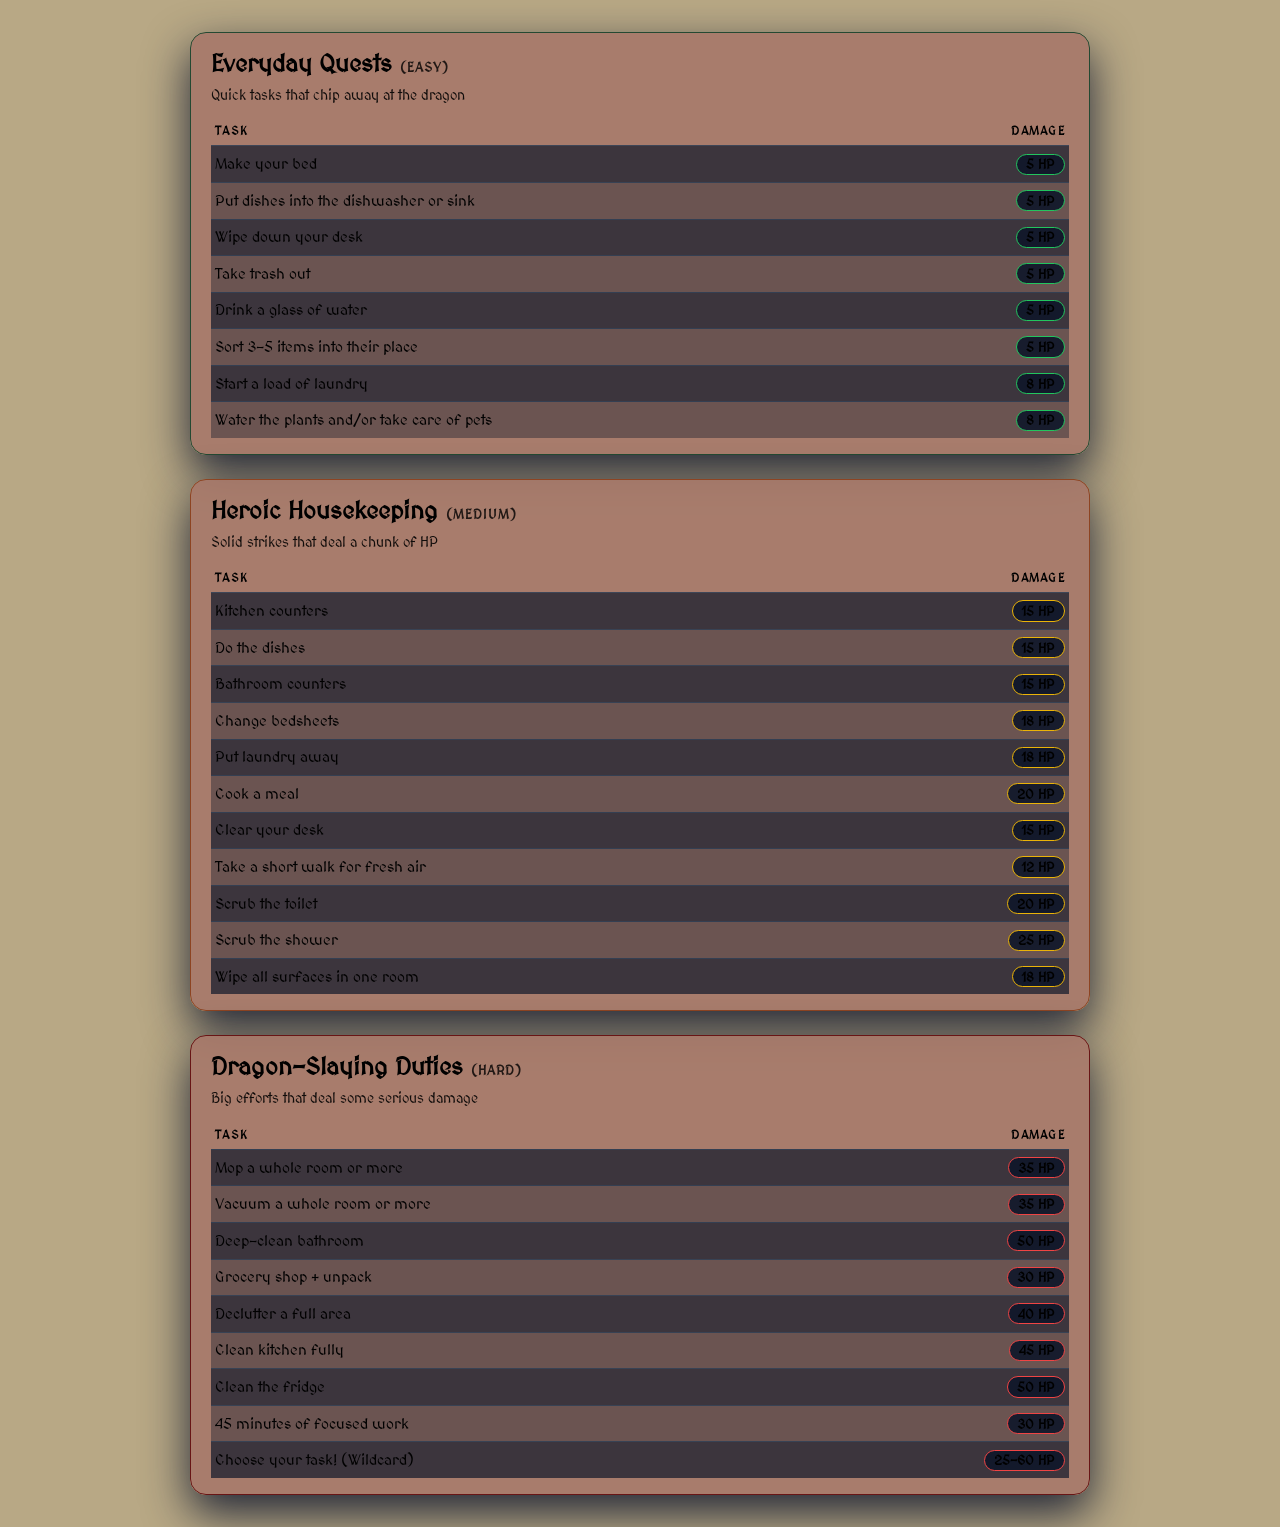
==== Website.html @ 1ce416aa "tables" ====
<!DOCTYPE html>
<html>
<head>
    <meta charset="UTF-8" />
    <title>Slay the Dragon!</title>

    <style>
        @import url('https://fonts.googleapis.com/css2?family=MedievalSharp&display=swap');

body {
    margin: 0;
    padding: 2rem;
    justify-content: center;
    display: flex;
    background-color: #b8a885; /* fallback beige color */
    background-image: url('https://www.transparenttextures.com/patterns/paper-fibers.png');
    background-repeat: repeat;
    background-size: auto;
    font-family: 'MedievalSharp', cursive;
}
#comingsoon {
    font-size: 2.5rem;
    color: #3b2f2f;
    text-shadow: 2px 2px 6px rgba(0,0,0,0.3);
    text-align: center;
}
.task-tables {
    width: 100%;
    max-width: 900px;
    display: grid;
    gap: 1.5rem;
}
.task-table {
    border-radius: 1rem;
    padding: 1rem 1.25rem;
    background: rgba(167, 120, 106, 0.9);
    border: 1px solid rgba(148,163,184,0.4);
    box-shadow: 0 18px 45px rgba(15, 23, 45, 0.9);
}
.task-table.easy {
    border-color: #244932;
}
.task-table.medium {
    border-color: #8d4422;
}
.task-table.hard {
    border-color: #681515;
}
.task-table h2 {
    display: flex;
    align-items: baseline;
    gap: 0.5rem;
    font-size: 1.5rem;
    margin: 0 0 0.5rem;
}
.task-table h2 span.label {
    font-weight: 600;
}
.task-table h2 span.tag {
    font-size: 0.8rem;
    opacity: 0.8;
    text-transform: uppercase;
    letter-spacing: 0.06rem;
}
.task-table p.subtitle {
    margin: 0 0 0.75rem;
    font-size: 0.9rem;
    color: #000000;
    opacity: 0.9;
}
table {
    width: 100%;
    border-collapse: collapse;
    font-size: 0.95rem;
}
thead {
    text-transform: uppercase;
    font-size: 0.75rem;
    letter-spacing: 0.08rem;
    color: #000000;
}
th,td {
    padding: 0.45rem 0.25rem;
}
th:first-child, td:first-child {
    text-align: left;
}
th:last-child, td:last-child {
    text-align: right;
    width: 70px;
    white-space: nowrap;
}
tbody tr {
    border-top: 1px solid rgba(51, 65, 85, 0.9);
}
tbody tr:nth-child(odd) {
    background: rgba(15, 23, 42, 0.7);
}
tbody tr:nth-child(even) {
    background: rgba(15, 23, 42, 0.4);
}
tbody tr:hover {
    background: rgba(30, 64, 175, 0.5);
}
.damage-pill {
    display: inline-flex;
    align-items: center;
    justify-content: flex-end;
    gap: 0.25rem;
    padding: 0.1rem 0.6rem;
    border-radius: 999px;
    font-size: 0.8rem;
    background: rgba(15, 23, 42, 0.9);
    border: 1px solid rgba(148, 163, 184, 0.6);
}
.damage-pill span.value {
    font-weight: 600;
}
.damage-pill.easy {
    border-color: #22c55e;
}
.damage-pill.medium {
    border-color: #eab308;
}
.damage-pill.hard {
    border-color: #ef4444;
}
@media (max-width: 640px) {
body {
    padding: 1rem;
}
.task-table {
    padding: 0.75rem 0.9rem;
}
th, td {
    padding: 0.35rem 0.1rem;
}
}

    </style>
</head>
<body>
<main class="task-tables">
    <section class="task-table easy" id="table-easy">
        <h2>
            <span class="label">Everyday Quests</span>
            <span class="tag">(Easy)</span>
        </h2>
        <p class="subtitle">Quick tasks that chip away at the dragon</p>
        <table>
            <thead>
                <tr>
                    <th>Task</th>
                    <th>Damage</th>
                </tr>
            </thead>
            <tbody></tbody>
        </table>
    </section>

    <section class="task-table medium" id="table-medium">
        <h2>
            <span class="label">Heroic Housekeeping</span>
            <span class="tag">(Medium)</span>
        </h2>
        <p class="subtitle">Solid strikes that deal a chunk of HP</p>
        <table>
            <thead>
                <tr>
                    <th>Task</th>
                    <th>Damage</th>
                </tr>
            </thead>
            <tbody></tbody>
        </table>
    </section>

        <section class="task-table hard" id="table-hard">
        <h2>
            <span class="label">Dragon-Slaying Duties</span>
            <span class="tag">(Hard)</span>
        </h2>
        <p class="subtitle">Big efforts that deal some serious damage</p>
        <table>
            <thead>
                <tr>
                    <th>Task</th>
                    <th>Damage</th>
                </tr>
            </thead>
            <tbody></tbody>
        </table>
    </section>
</main>

 <script>
    // Task data in one place so it is easy to tweak later
    const taskData = {
      easy: [
        { task: "Make your bed", dmg: "5 HP" },
        { task: "Put dishes into the dishwasher or sink", dmg: "5 HP" },
        { task: "Wipe down your desk", dmg: "5 HP" },
        { task: "Take trash out", dmg: "5 HP" },
        { task: "Drink a glass of water", dmg: "5 HP" },
        { task: "Sort 3–5 items into their place", dmg: "5 HP" },
        { task: "Start a load of laundry", dmg: "8 HP" },
        { task: "Water the plants and/or take care of pets", dmg: "8 HP" }
      ],
      medium: [
        { task: "Kitchen counters", dmg: "15 HP" },
        { task: "Do the dishes", dmg: "15 HP" },
        { task: "Bathroom counters", dmg: "15 HP" },
        { task: "Change bedsheets", dmg: "18 HP" },
        { task: "Put laundry away", dmg: "18 HP" },
        { task: "Cook a meal", dmg: "20 HP" },
        { task: "Clear your desk", dmg: "15 HP" },
        { task: "Take a short walk for fresh air", dmg: "12 HP" },
        { task: "Scrub the toilet", dmg: "20 HP" },
        { task: "Scrub the shower", dmg: "25 HP" },
        { task: "Wipe all surfaces in one room", dmg: "18 HP" }
      ],
      hard: [
        { task: "Mop a whole room or more", dmg: "35 HP" },
        { task: "Vacuum a whole room or more", dmg: "35 HP" },
        { task: "Deep-clean bathroom", dmg: "50 HP" },
        { task: "Grocery shop + unpack", dmg: "30 HP" },
        { task: "Declutter a full area", dmg: "40 HP" },
        { task: "Clean kitchen fully", dmg: "45 HP" },
        { task: "Clean the fridge", dmg: "50 HP" },
        { task: "45 minutes of focused work", dmg: "30 HP" },
        { task: "Choose your task! (Wildcard)", dmg: "25–60 HP" }
      ]
    };

    function renderTable(sectionId, difficultyKey) {
      const section = document.getElementById(sectionId);
      const tbody = section.querySelector("tbody");
      const rows = taskData[difficultyKey]
        .map(item => {
          return `
          <tr>
            <td>${item.task}</td>
            <td>
              <span class="damage-pill ${difficultyKey}">
                <span class="value">${item.dmg}</span>
              </span>
            </td>
          </tr>
        `;
        })
        .join("");
      tbody.innerHTML = rows;
    }

    renderTable("table-easy", "easy");
    renderTable("table-medium", "medium");
    renderTable("table-hard", "hard");
  </script>
    
</body>
</html>
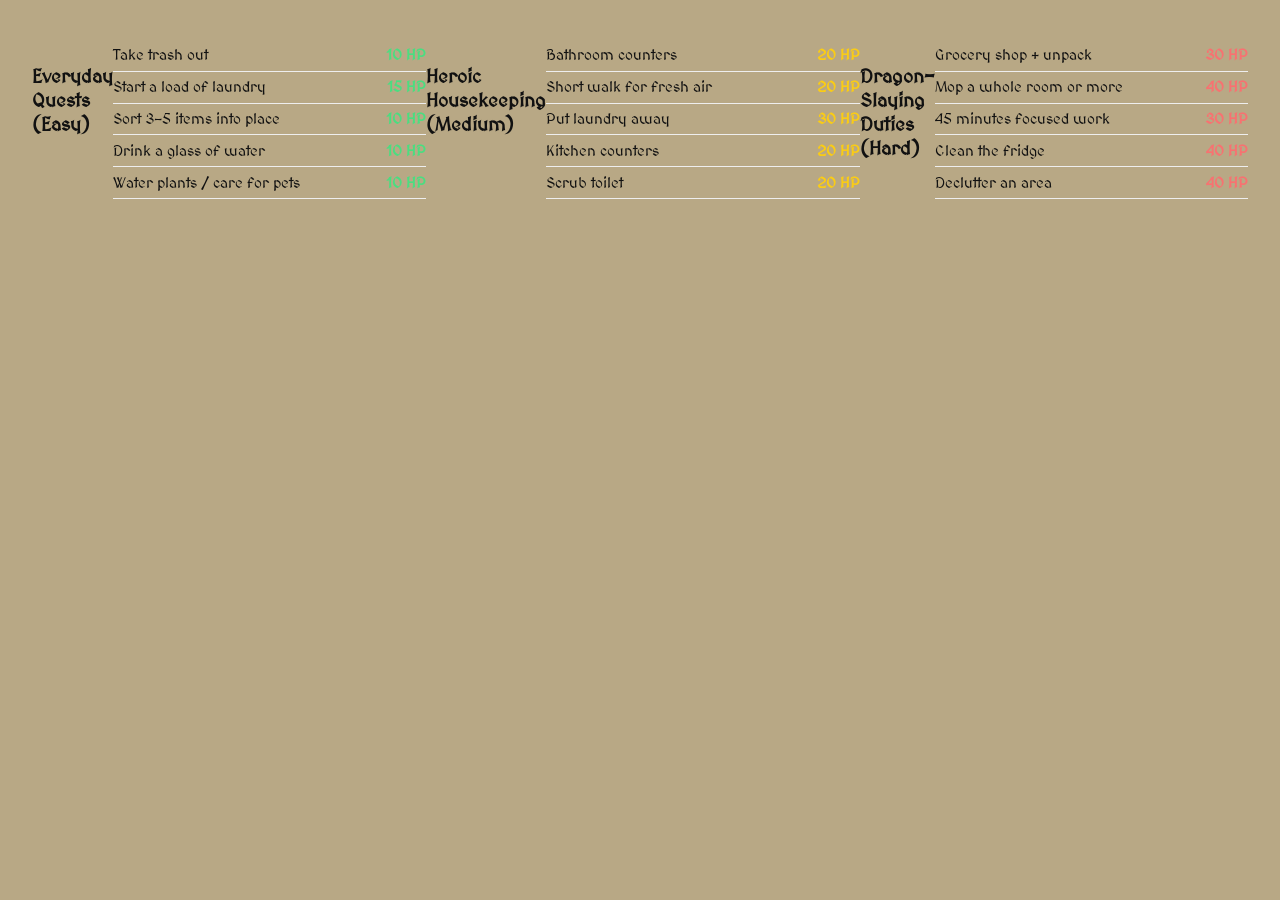
==== commit 02a6dcda: "simplified" ====
--- a/Website.html
+++ b/Website.html
@@ -12,6 +12,7 @@
     padding: 2rem;
     justify-content: center;
     display: flex;
+    color: #111;
     background-color: #b8a885; /* fallback beige color */
     background-image: url('https://www.transparenttextures.com/patterns/paper-fibers.png');
     background-repeat: repeat;
@@ -24,239 +25,123 @@
     text-shadow: 2px 2px 6px rgba(0,0,0,0.3);
     text-align: center;
 }
-.task-tables {
-    width: 100%;
-    max-width: 900px;
-    display: grid;
-    gap: 1.5rem;
+:root {
+    --easy: #4ade80;
+    --medium: #facc15;
+    --hard: #f87171;
 }
-.task-table {
-    border-radius: 1rem;
-    padding: 1rem 1.25rem;
-    background: rgba(167, 120, 106, 0.9);
-    border: 1px solid rgba(148,163,184,0.4);
-    box-shadow: 0 18px 45px rgba(15, 23, 45, 0.9);
+
+h2 {
+    margin-top: 2rem;
+    font-size: 1.2rem;
 }
-.task-table.easy {
-    border-color: #244932;
-}
-.task-table.medium {
-    border-color: #8d4422;
-}
-.task-table.hard {
-    border-color: #681515;
-}
-.task-table h2 {
-    display: flex;
-    align-items: baseline;
-    gap: 0.5rem;
-    font-size: 1.5rem;
-    margin: 0 0 0.5rem;
-}
-.task-table h2 span.label {
-    font-weight: 600;
-}
-.task-table h2 span.tag {
-    font-size: 0.8rem;
-    opacity: 0.8;
-    text-transform: uppercase;
-    letter-spacing: 0.06rem;
-}
-.task-table p.subtitle {
-    margin: 0 0 0.75rem;
-    font-size: 0.9rem;
-    color: #000000;
-    opacity: 0.9;
-}
+
 table {
     width: 100%;
     border-collapse: collapse;
-    font-size: 0.95rem;
+    margin-top: .5rem;
+    margin-bottom: 1.5rem;
 }
-thead {
-    text-transform: uppercase;
-    font-size: 0.75rem;
-    letter-spacing: 0.08rem;
-    color: #000000;
+
+th, td {
+    text-align: left;
+    padding: .4rem 0;
+    font-size: .95rem;
+    border-bottom: 1px solid #eee;
 }
-th,td {
-    padding: 0.45rem 0.25rem;
-}
-th:first-child, td:first-child {
-    text-align: left;
-}
-th:last-child, td:last-child {
+
+td:last-child {
     text-align: right;
-    width: 70px;
-    white-space: nowrap;
-}
-tbody tr {
-    border-top: 1px solid rgba(51, 65, 85, 0.9);
-}
-tbody tr:nth-child(odd) {
-    background: rgba(15, 23, 42, 0.7);
-}
-tbody tr:nth-child(even) {
-    background: rgba(15, 23, 42, 0.4);
-}
-tbody tr:hover {
-    background: rgba(30, 64, 175, 0.5);
-}
-.damage-pill {
-    display: inline-flex;
-    align-items: center;
-    justify-content: flex-end;
-    gap: 0.25rem;
-    padding: 0.1rem 0.6rem;
-    border-radius: 999px;
-    font-size: 0.8rem;
-    background: rgba(15, 23, 42, 0.9);
-    border: 1px solid rgba(148, 163, 184, 0.6);
-}
-.damage-pill span.value {
     font-weight: 600;
 }
-.damage-pill.easy {
-    border-color: #22c55e;
-}
-.damage-pill.medium {
-    border-color: #eab308;
-}
-.damage-pill.hard {
-    border-color: #ef4444;
-}
-@media (max-width: 640px) {
-body {
-    padding: 1rem;
-}
-.task-table {
-    padding: 0.75rem 0.9rem;
-}
-th, td {
-    padding: 0.35rem 0.1rem;
-}
+
+/* difficulty color accents */
+.easy td:last-child { color: var(--easy); }
+.medium td:last-child { color: var(--medium); }
+.hard td:last-child { color: var(--hard); }
+
+</style>
+</head>
+<h2>Everyday Quests (Easy)</h2>
+<table id="easy"></table>
+
+<h2>Heroic Housekeeping (Medium)</h2>
+<table id="medium"></table>
+
+<h2>Dragon-Slaying Duties (Hard)</h2>
+<table id="hard"></table>
+
+<script>
+const tasks = {
+  easy: [
+    ["Make your bed", "10"],
+    ["Put dishes into the dishwasher or sink", "10"],
+    ["Wipe down your desk", "10"],
+    ["Take trash out", "10"],
+    ["Drink a glass of water", "10"],
+    ["Sort 3–5 items into place", "10"],
+    ["Start a load of laundry", "15"],
+    ["Water plants / care for pets", "10"]
+  ],
+  medium: [
+    ["Kitchen counters", "20"],
+    ["Do the dishes", "30"],
+    ["Bathroom counters", "20"],
+    ["Change bedsheets", "20"],
+    ["Put laundry away", "30"],
+    ["Cook a meal", "20"],
+    ["Clear your desk", "20"],
+    ["Short walk for fresh air", "20"],
+    ["Scrub toilet", "20"],
+    ["Scrub shower", "20"],
+    ["Wipe surfaces", "20"]
+  ],
+  hard: [
+    ["Mop a whole room or more", "40"],
+    ["Vacuum a whole room or more", "40"],
+    ["Deep-clean bathroom", "50"],
+    ["Grocery shop + unpack", "30"],
+    ["Declutter an area", "40"],
+    ["Clean kitchen fully", "40"],
+    ["Clean the fridge", "40"],
+    ["45 minutes focused work", "30"],
+    ["Choose your task! (Wildcard)", "30"]
+  ]
+};
+
+// Simple shuffle function (Fisher-Yates)
+function shuffle(array) {
+  let currentIndex = array.length;
+  while (currentIndex !== 0) {
+    const randomIndex = Math.floor(Math.random() * currentIndex);
+    currentIndex--;
+    [array[currentIndex], array[randomIndex]] = [
+      array[randomIndex],
+      array[currentIndex]
+    ];
+  }
+  return array;
 }
 
-    </style>
-</head>
-<body>
-<main class="task-tables">
-    <section class="task-table easy" id="table-easy">
-        <h2>
-            <span class="label">Everyday Quests</span>
-            <span class="tag">(Easy)</span>
-        </h2>
-        <p class="subtitle">Quick tasks that chip away at the dragon</p>
-        <table>
-            <thead>
-                <tr>
-                    <th>Task</th>
-                    <th>Damage</th>
-                </tr>
-            </thead>
-            <tbody></tbody>
-        </table>
-    </section>
+// Populate each table with random 5 tasks
+for (const diff in tasks) {
+  const table = document.getElementById(diff);
 
-    <section class="task-table medium" id="table-medium">
-        <h2>
-            <span class="label">Heroic Housekeeping</span>
-            <span class="tag">(Medium)</span>
-        </h2>
-        <p class="subtitle">Solid strikes that deal a chunk of HP</p>
-        <table>
-            <thead>
-                <tr>
-                    <th>Task</th>
-                    <th>Damage</th>
-                </tr>
-            </thead>
-            <tbody></tbody>
-        </table>
-    </section>
+  const randomized = shuffle([...tasks[diff]]); // 👈 copy so original isn't changed
+  const visibleTasks = randomized.slice(0, 5);  // 👈 pick 5 random ones
 
-        <section class="task-table hard" id="table-hard">
-        <h2>
-            <span class="label">Dragon-Slaying Duties</span>
-            <span class="tag">(Hard)</span>
-        </h2>
-        <p class="subtitle">Big efforts that deal some serious damage</p>
-        <table>
-            <thead>
-                <tr>
-                    <th>Task</th>
-                    <th>Damage</th>
-                </tr>
-            </thead>
-            <tbody></tbody>
-        </table>
-    </section>
-</main>
+  table.innerHTML = visibleTasks
+    .map(([task, dmg]) =>
+      `<tr class="${diff}">
+        <td>${task}</td>
+        <td>${dmg} HP</td>
+      </tr>`
+    )
+    .join("");
+}
 
- <script>
-    // Task data in one place so it is easy to tweak later
-    const taskData = {
-      easy: [
-        { task: "Make your bed", dmg: "5 HP" },
-        { task: "Put dishes into the dishwasher or sink", dmg: "5 HP" },
-        { task: "Wipe down your desk", dmg: "5 HP" },
-        { task: "Take trash out", dmg: "5 HP" },
-        { task: "Drink a glass of water", dmg: "5 HP" },
-        { task: "Sort 3–5 items into their place", dmg: "5 HP" },
-        { task: "Start a load of laundry", dmg: "8 HP" },
-        { task: "Water the plants and/or take care of pets", dmg: "8 HP" }
-      ],
-      medium: [
-        { task: "Kitchen counters", dmg: "15 HP" },
-        { task: "Do the dishes", dmg: "15 HP" },
-        { task: "Bathroom counters", dmg: "15 HP" },
-        { task: "Change bedsheets", dmg: "18 HP" },
-        { task: "Put laundry away", dmg: "18 HP" },
-        { task: "Cook a meal", dmg: "20 HP" },
-        { task: "Clear your desk", dmg: "15 HP" },
-        { task: "Take a short walk for fresh air", dmg: "12 HP" },
-        { task: "Scrub the toilet", dmg: "20 HP" },
-        { task: "Scrub the shower", dmg: "25 HP" },
-        { task: "Wipe all surfaces in one room", dmg: "18 HP" }
-      ],
-      hard: [
-        { task: "Mop a whole room or more", dmg: "35 HP" },
-        { task: "Vacuum a whole room or more", dmg: "35 HP" },
-        { task: "Deep-clean bathroom", dmg: "50 HP" },
-        { task: "Grocery shop + unpack", dmg: "30 HP" },
-        { task: "Declutter a full area", dmg: "40 HP" },
-        { task: "Clean kitchen fully", dmg: "45 HP" },
-        { task: "Clean the fridge", dmg: "50 HP" },
-        { task: "45 minutes of focused work", dmg: "30 HP" },
-        { task: "Choose your task! (Wildcard)", dmg: "25–60 HP" }
-      ]
-    };
+</script>
 
-    function renderTable(sectionId, difficultyKey) {
-      const section = document.getElementById(sectionId);
-      const tbody = section.querySelector("tbody");
-      const rows = taskData[difficultyKey]
-        .map(item => {
-          return `
-          <tr>
-            <td>${item.task}</td>
-            <td>
-              <span class="damage-pill ${difficultyKey}">
-                <span class="value">${item.dmg}</span>
-              </span>
-            </td>
-          </tr>
-        `;
-        })
-        .join("");
-      tbody.innerHTML = rows;
-    }
-
-    renderTable("table-easy", "easy");
-    renderTable("table-medium", "medium");
-    renderTable("table-hard", "hard");
-  </script>
-    
 </body>
 </html>
 
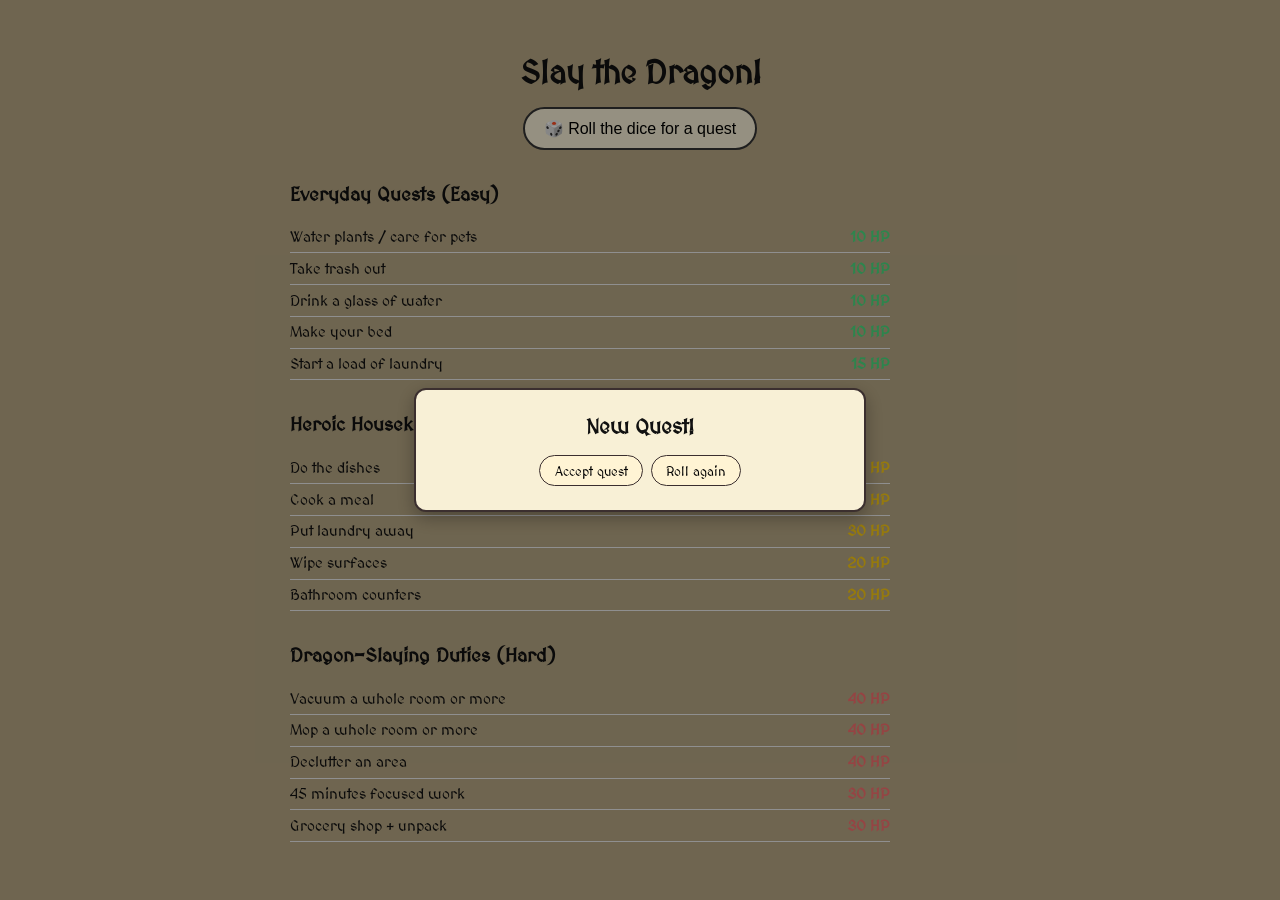
==== commit 94568e0e: "Dice" ====
--- a/Website.html
+++ b/Website.html
@@ -1,147 +1,378 @@
 <!DOCTYPE html>
 <html>
 <head>
-    <meta charset="UTF-8" />
-    <title>Slay the Dragon!</title>
-
-    <style>
-        @import url('https://fonts.googleapis.com/css2?family=MedievalSharp&display=swap');
-
-body {
-    margin: 0;
-    padding: 2rem;
-    justify-content: center;
-    display: flex;
-    color: #111;
-    background-color: #b8a885; /* fallback beige color */
-    background-image: url('https://www.transparenttextures.com/patterns/paper-fibers.png');
-    background-repeat: repeat;
-    background-size: auto;
-    font-family: 'MedievalSharp', cursive;
-}
-#comingsoon {
-    font-size: 2.5rem;
-    color: #3b2f2f;
-    text-shadow: 2px 2px 6px rgba(0,0,0,0.3);
-    text-align: center;
-}
-:root {
-    --easy: #4ade80;
-    --medium: #facc15;
-    --hard: #f87171;
-}
-
-h2 {
-    margin-top: 2rem;
-    font-size: 1.2rem;
-}
-
-table {
-    width: 100%;
-    border-collapse: collapse;
-    margin-top: .5rem;
-    margin-bottom: 1.5rem;
-}
-
-th, td {
-    text-align: left;
-    padding: .4rem 0;
-    font-size: .95rem;
-    border-bottom: 1px solid #eee;
-}
-
-td:last-child {
-    text-align: right;
-    font-weight: 600;
-}
-
-/* difficulty color accents */
-.easy td:last-child { color: var(--easy); }
-.medium td:last-child { color: var(--medium); }
-.hard td:last-child { color: var(--hard); }
-
-</style>
+  <meta charset="UTF-8" />
+  <title>Slay the Dragon!</title>
+
+  <style>
+    @import url('https://fonts.googleapis.com/css2?family=MedievalSharp&display=swap');
+
+    :root {
+      --easy: #4ade80;
+      --medium: #facc15;
+      --hard: #f87171;
+    }
+
+    body {
+      margin: 0;
+      padding: 2rem;
+      justify-content: center;
+      display: flex;
+      flex-direction: column;
+      align-items: center;
+      color: #111;
+      background-color: #b8a885; /* fallback beige color */
+      background-image: url('https://www.transparenttextures.com/patterns/paper-fibers.png');
+      background-repeat: repeat;
+      background-size: auto;
+      font-family: 'MedievalSharp', cursive;
+    }
+
+    h1 {
+      margin-bottom: 1rem;
+      font-size: 2rem;
+      text-align: center;
+    }
+
+    h2 {
+      margin-top: 2rem;
+      font-size: 1.2rem;
+    }
+
+    table {
+      width: 100%;
+      max-width: 600px;
+      border-collapse: collapse;
+      margin-top: .5rem;
+      margin-bottom: 1.5rem;
+    }
+
+    th, td {
+      text-align: left;
+      padding: .4rem 0;
+      font-size: .95rem;
+      border-bottom: 1px solid #eee;
+    }
+
+    td:last-child {
+      text-align: right;
+      font-weight: 600;
+    }
+
+    /* difficulty color accents */
+    .easy td:last-child { color: var(--easy); }
+    .medium td:last-child { color: var(--medium); }
+    .hard td:last-child { color: var(--hard); }
+
+    .content {
+      width: 100%;
+      max-width: 700px;
+    }
+
+    /* roll button */
+    #roll-btn {
+      margin: 1rem auto 0;
+      padding: 0.6rem 1.2rem;
+      font-size: 1rem;
+      border-radius: 999px;
+      border: 2px solid #333;
+      background: #f8f0d6;
+      cursor: pointer;
+      display: flex;
+      align-items: center;
+      gap: 0.4rem;
+    }
+
+    #roll-btn:hover {
+      background: #f1e4c0;
+    }
+
+    .hidden {
+      display: none;
+    }
+
+    /* modal / popup */
+    #quest-modal {
+      position: fixed;
+      inset: 0;
+      background: rgba(0, 0, 0, 0.4);
+      display: flex;
+      align-items: center;
+      justify-content: center;
+      z-index: 10;
+    }
+
+    .modal-inner {
+      background: #f8f0d6;
+      border: 2px solid #3b2f2f;
+      border-radius: 12px;
+      padding: 1.5rem;
+      max-width: 400px;
+      width: 90%;
+      box-shadow: 0 6px 18px rgba(0, 0, 0, 0.3);
+      text-align: center;
+    }
+
+    .modal-inner h3 {
+      margin-top: 0;
+      margin-bottom: 0.5rem;
+      font-size: 1.3rem;
+    }
+
+    .modal-inner p {
+      margin-top: 0.5rem;
+      margin-bottom: 1rem;
+    }
+
+    .modal-actions {
+      display: flex;
+      justify-content: center;
+      gap: 0.5rem;
+      flex-wrap: wrap;
+    }
+
+    .modal-actions button {
+      padding: 0.4rem 0.9rem;
+      border-radius: 999px;
+      border: 1px solid #3b2f2f;
+      background: #fff4d4;
+      cursor: pointer;
+      font-family: 'MedievalSharp', cursive;
+    }
+
+    .modal-actions button:hover {
+      background: #f1e4c0;
+    }
+
+    .badge {
+      display: inline-block;
+      margin-bottom: 0.5rem;
+      padding: 0.15rem 0.6rem;
+      border-radius: 999px;
+      font-size: 0.75rem;
+      border: 1px solid #3b2f2f;
+    }
+
+    .badge.easy { border-color: var(--easy); color: var(--easy); }
+    .badge.medium { border-color: var(--medium); color: var(--medium); }
+    .badge.hard { border-color: var(--hard); color: var(--hard); }
+  </style>
 </head>
-<h2>Everyday Quests (Easy)</h2>
-<table id="easy"></table>
-
-<h2>Heroic Housekeeping (Medium)</h2>
-<table id="medium"></table>
-
-<h2>Dragon-Slaying Duties (Hard)</h2>
-<table id="hard"></table>
-
-<script>
-const tasks = {
-  easy: [
-    ["Make your bed", "10"],
-    ["Put dishes into the dishwasher or sink", "10"],
-    ["Wipe down your desk", "10"],
-    ["Take trash out", "10"],
-    ["Drink a glass of water", "10"],
-    ["Sort 3–5 items into place", "10"],
-    ["Start a load of laundry", "15"],
-    ["Water plants / care for pets", "10"]
-  ],
-  medium: [
-    ["Kitchen counters", "20"],
-    ["Do the dishes", "30"],
-    ["Bathroom counters", "20"],
-    ["Change bedsheets", "20"],
-    ["Put laundry away", "30"],
-    ["Cook a meal", "20"],
-    ["Clear your desk", "20"],
-    ["Short walk for fresh air", "20"],
-    ["Scrub toilet", "20"],
-    ["Scrub shower", "20"],
-    ["Wipe surfaces", "20"]
-  ],
-  hard: [
-    ["Mop a whole room or more", "40"],
-    ["Vacuum a whole room or more", "40"],
-    ["Deep-clean bathroom", "50"],
-    ["Grocery shop + unpack", "30"],
-    ["Declutter an area", "40"],
-    ["Clean kitchen fully", "40"],
-    ["Clean the fridge", "40"],
-    ["45 minutes focused work", "30"],
-    ["Choose your task! (Wildcard)", "30"]
-  ]
-};
-
-// Simple shuffle function (Fisher-Yates)
-function shuffle(array) {
-  let currentIndex = array.length;
-  while (currentIndex !== 0) {
-    const randomIndex = Math.floor(Math.random() * currentIndex);
-    currentIndex--;
-    [array[currentIndex], array[randomIndex]] = [
-      array[randomIndex],
-      array[currentIndex]
-    ];
-  }
-  return array;
-}
-
-// Populate each table with random 5 tasks
-for (const diff in tasks) {
-  const table = document.getElementById(diff);
-
-  const randomized = shuffle([...tasks[diff]]); // 👈 copy so original isn't changed
-  const visibleTasks = randomized.slice(0, 5);  // 👈 pick 5 random ones
-
-  table.innerHTML = visibleTasks
-    .map(([task, dmg]) =>
-      `<tr class="${diff}">
-        <td>${task}</td>
-        <td>${dmg} HP</td>
-      </tr>`
-    )
-    .join("");
-}
-
-</script>
-
+<body>
+  <div class="content">
+    <h1>Slay the Dragon!</h1>
+
+    <!-- Dice roll button -->
+    <button id="roll-btn">🎲 Roll the dice for a quest</button>
+
+    <!-- Tables -->
+    <h2>Everyday Quests (Easy)</h2>
+    <table id="easy"></table>
+
+    <h2>Heroic Housekeeping (Medium)</h2>
+    <table id="medium"></table>
+
+    <h2>Dragon-Slaying Duties (Hard)</h2>
+    <table id="hard"></table>
+  </div>
+
+  <!-- Quest popup modal -->
+  <div id="quest-modal" class="hidden">
+    <div class="modal-inner">
+      <h3 id="quest-title">New Quest!</h3>
+      <div id="quest-badge"></div>
+      <p id="quest-text"></p>
+      <p id="quest-damage"></p>
+
+      <div class="modal-actions">
+        <button id="btn-accept">Accept quest</button>
+        <button id="btn-reroll">Roll again</button>
+        <button id="btn-done" class="hidden">Mark as done</button>
+        <button id="btn-cancel" class="hidden">Cancel quest</button>
+      </div>
+    </div>
+  </div>
+
+  <script>
+    const tasks = {
+      easy: [
+        ["Make your bed", "10"],
+        ["Put dishes into the dishwasher or sink", "10"],
+        ["Wipe down your desk", "10"],
+        ["Take trash out", "10"],
+        ["Drink a glass of water", "10"],
+        ["Sort 3–5 items into place", "10"],
+        ["Start a load of laundry", "15"],
+        ["Water plants / care for pets", "10"]
+      ],
+      medium: [
+        ["Kitchen counters", "20"],
+        ["Do the dishes", "30"],
+        ["Bathroom counters", "20"],
+        ["Change bedsheets", "20"],
+        ["Put laundry away", "30"],
+        ["Cook a meal", "20"],
+        ["Clear your desk", "20"],
+        ["Short walk for fresh air", "20"],
+        ["Scrub toilet", "20"],
+        ["Scrub shower", "20"],
+        ["Wipe surfaces", "20"]
+      ],
+      hard: [
+        ["Mop a whole room or more", "40"],
+        ["Vacuum a whole room or more", "40"],
+        ["Deep-clean bathroom", "50"],
+        ["Grocery shop + unpack", "30"],
+        ["Declutter an area", "40"],
+        ["Clean kitchen fully", "40"],
+        ["Clean the fridge", "40"],
+        ["45 minutes focused work", "30"],
+        ["Choose your task! (Wildcard)", "30"]
+      ]
+    };
+
+    // Shuffle helper
+    function shuffle(array) {
+      let currentIndex = array.length;
+      while (currentIndex !== 0) {
+        const randomIndex = Math.floor(Math.random() * currentIndex);
+        currentIndex--;
+        [array[currentIndex], array[randomIndex]] = [
+          array[randomIndex],
+          array[currentIndex]
+        ];
+      }
+      return array;
+    }
+
+    // Populate each table with 5 random tasks from the category
+    for (const diff in tasks) {
+      const table = document.getElementById(diff);
+
+      const randomized = shuffle([...tasks[diff]]);
+      const visibleTasks = randomized.slice(0, 5);
+
+      table.innerHTML = visibleTasks
+        .map(([task, dmg]) =>
+          `<tr class="${diff}">
+            <td>${task}</td>
+            <td>${dmg} HP</td>
+          </tr>`
+        )
+        .join("");
+    }
+
+    // Flatten tasks for dice randomizer
+    const allTasks = Object.entries(tasks).flatMap(([difficulty, list]) =>
+      list.map(([task, dmg]) => ({ difficulty, task, dmg }))
+    );
+
+    function getRandomTask() {
+      const index = Math.floor(Math.random() * allTasks.length);
+      return allTasks[index];
+    }
+
+    // Modal elements
+    const modal = document.getElementById("quest-modal");
+    const questTitle = document.getElementById("quest-title");
+    const questText = document.getElementById("quest-text");
+    const questDamage = document.getElementById("quest-damage");
+    const questBadge = document.getElementById("quest-badge");
+
+    const btnRoll = document.getElementById("roll-btn");
+    const btnAccept = document.getElementById("btn-accept");
+    const btnReroll = document.getElementById("btn-reroll");
+    const btnDone = document.getElementById("btn-done");
+    const btnCancel = document.getElementById("btn-cancel");
+
+    let currentQuest = null;
+    let questAccepted = false;
+
+    function showButtonsInitial() {
+      btnAccept.classList.remove("hidden");
+      btnReroll.classList.remove("hidden");
+      btnDone.classList.add("hidden");
+      btnCancel.classList.add("hidden");
+    }
+
+    function showButtonsAccepted() {
+      btnAccept.classList.add("hidden");
+      btnReroll.classList.add("hidden");
+      btnDone.classList.remove("hidden");
+      btnCancel.classList.remove("hidden");
+    }
+
+    function openModal() {
+      if (!currentQuest) return; // only open if we actually have a quest
+      modal.classList.remove("hidden");
+    }
+
+    function closeModal() {
+      modal.classList.add("hidden");
+    }
+
+    function renderQuest(taskObj, mode = "offer") {
+      const { difficulty, task, dmg } = taskObj;
+
+      questBadge.innerHTML = `<span class="badge ${difficulty}">${difficulty.toUpperCase()}</span>`;
+
+      if (mode === "offer") {
+        questTitle.textContent = "New quest!";
+        questText.textContent = `You rolled: "${task}".`;
+        questDamage.textContent = `Reward: ${dmg} HP damage to the dragon.`;
+        showButtonsInitial();
+      } else if (mode === "accepted") {
+        questTitle.textContent = "Quest accepted!";
+        questText.textContent = `You start your quest: "${task}".`;
+        questDamage.textContent = `Complete it to deal ${dmg} HP damage.`;
+        showButtonsAccepted();
+      }
+    }
+
+    function rollNewQuest() {
+      currentQuest = getRandomTask();
+      questAccepted = false;
+      renderQuest(currentQuest, "offer");
+      openModal();
+    }
+
+    // Button events
+    btnRoll.addEventListener("click", () => {
+      rollNewQuest();
+    });
+
+    btnReroll.addEventListener("click", () => {
+      rollNewQuest();
+    });
+
+    btnAccept.addEventListener("click", () => {
+      if (!currentQuest) return;
+      questAccepted = true;
+      renderQuest(currentQuest, "accepted");
+    });
+
+    btnDone.addEventListener("click", () => {
+      if (!currentQuest) return;
+      // later: hook in HP / XP logic here
+      closeModal();
+      currentQuest = null;
+      questAccepted = false;
+    });
+
+    btnCancel.addEventListener("click", () => {
+      // cancel current quest -> immediately roll a new one
+      rollNewQuest();
+    });
+
+    // Outside click closes modal only if quest not accepted
+    modal.addEventListener("click", (e) => {
+      if (e.target === modal) {
+        if (!questAccepted) {
+          closeModal();
+          currentQuest = null;
+        }
+      }
+    });
+  </script>
 </body>
 </html>
-
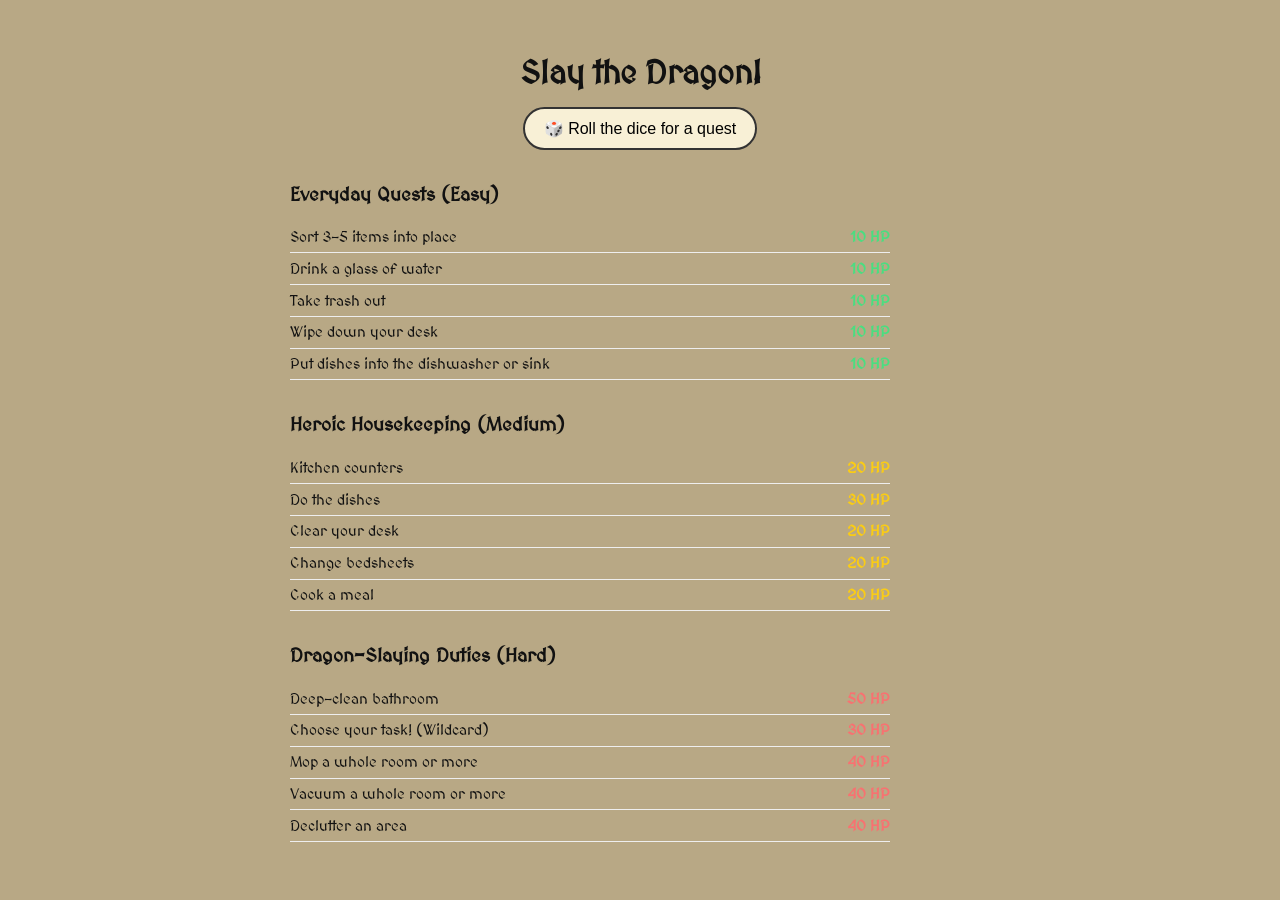
==== commit 3efce68d: "Modal changes" ====
--- a/Website.html
+++ b/Website.html
@@ -88,6 +88,7 @@
     }
 
     .hidden {
+      /* can keep this generic if you want */
       display: none;
     }
 
@@ -100,6 +101,11 @@
       align-items: center;
       justify-content: center;
       z-index: 10;
+    }
+
+    /* 👇 THIS is the important fix */
+    #quest-modal.hidden {
+      display: none;
     }
 
     .modal-inner {
@@ -364,7 +370,7 @@
       rollNewQuest();
     });
 
-    // Outside click closes modal only if quest not accepted
+    // Outside click closes modal only if quest NOT accepted
     modal.addEventListener("click", (e) => {
       if (e.target === modal) {
         if (!questAccepted) {
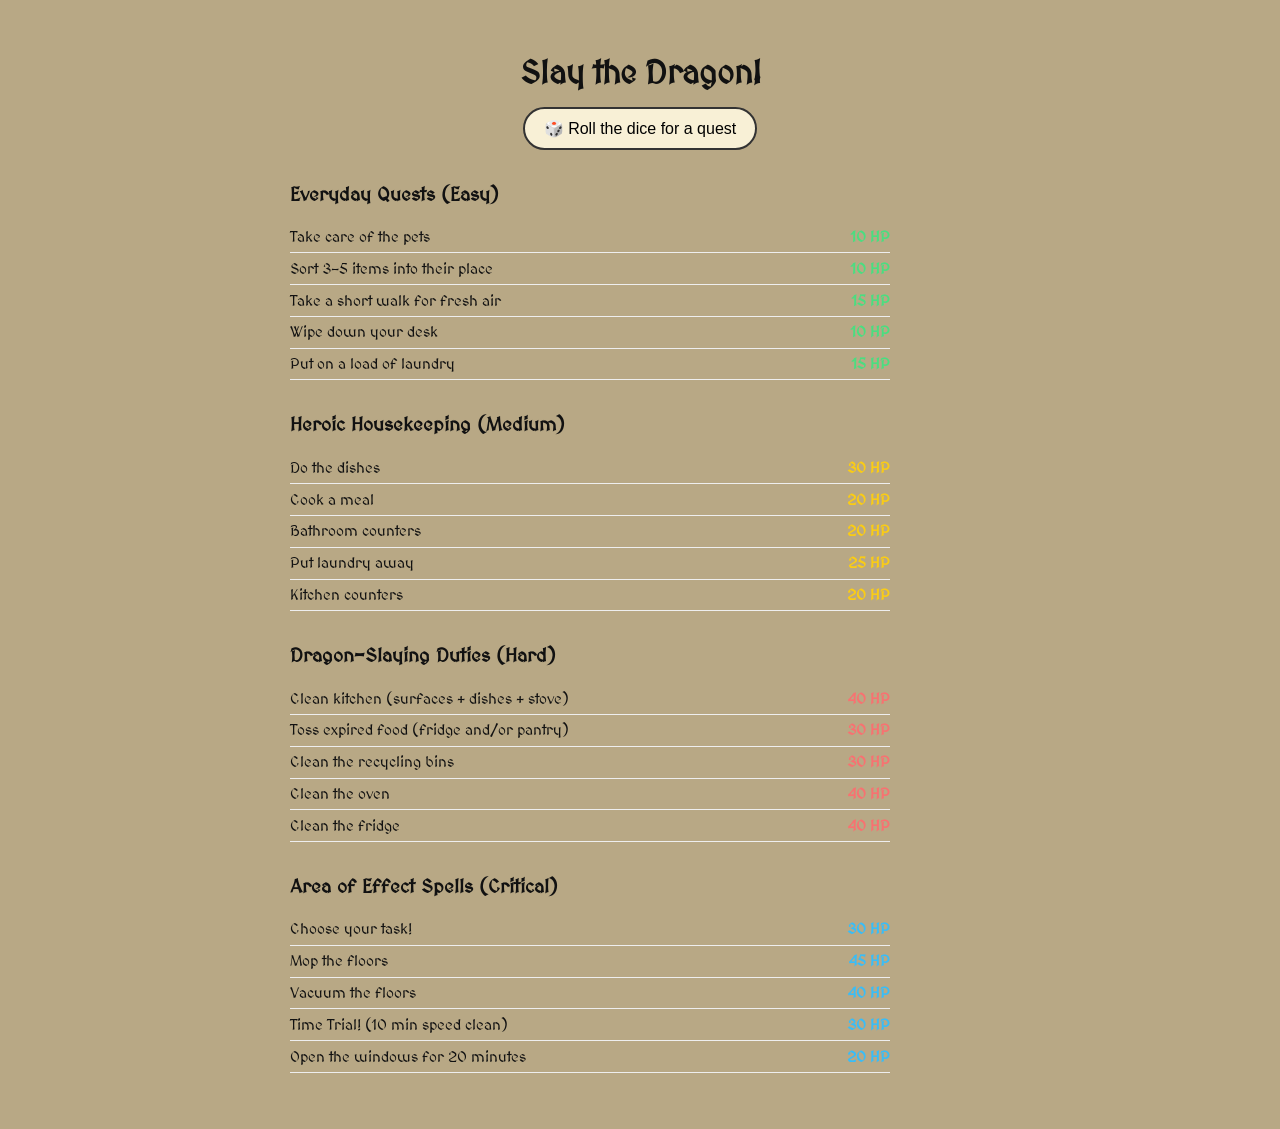
==== commit 493a670e: "4th category" ====
--- a/Website.html
+++ b/Website.html
@@ -11,6 +11,7 @@
       --easy: #4ade80;
       --medium: #facc15;
       --hard: #f87171;
+      --aoe: #38bdf8; /* Critical / AoE color */
     }
 
     body {
@@ -63,6 +64,7 @@
     .easy td:last-child { color: var(--easy); }
     .medium td:last-child { color: var(--medium); }
     .hard td:last-child { color: var(--hard); }
+    .aoe td:last-child { color: var(--aoe); }
 
     .content {
       width: 100%;
@@ -88,7 +90,6 @@
     }
 
     .hidden {
-      /* can keep this generic if you want */
       display: none;
     }
 
@@ -103,7 +104,7 @@
       z-index: 10;
     }
 
-    /* 👇 THIS is the important fix */
+    /* ensure hidden actually hides it */
     #quest-modal.hidden {
       display: none;
     }
@@ -162,6 +163,7 @@
     .badge.easy { border-color: var(--easy); color: var(--easy); }
     .badge.medium { border-color: var(--medium); color: var(--medium); }
     .badge.hard { border-color: var(--hard); color: var(--hard); }
+    .badge.aoe { border-color: var(--aoe); color: var(--aoe); }
   </style>
 </head>
 <body>
@@ -180,12 +182,15 @@
 
     <h2>Dragon-Slaying Duties (Hard)</h2>
     <table id="hard"></table>
+
+    <h2>Area of Effect Spells (Critical)</h2>
+    <table id="aoe"></table>
   </div>
 
   <!-- Quest popup modal -->
   <div id="quest-modal" class="hidden">
     <div class="modal-inner">
-      <h3 id="quest-title">New Quest!</h3>
+      <h3 id="quest-title">New quest!</h3>
       <div id="quest-badge"></div>
       <p id="quest-text"></p>
       <p id="quest-damage"></p>
@@ -207,33 +212,42 @@
         ["Wipe down your desk", "10"],
         ["Take trash out", "10"],
         ["Drink a glass of water", "10"],
-        ["Sort 3–5 items into place", "10"],
-        ["Start a load of laundry", "15"],
-        ["Water plants / care for pets", "10"]
+        ["Sort 3–5 items into their place", "10"],
+        ["Put on a load of laundry", "15"],
+        ["Take care of the plants", "10"],
+        ["Take care of the pets", "10"],
+        ["Take a short walk for fresh air", "15"]
       ],
       medium: [
         ["Kitchen counters", "20"],
         ["Do the dishes", "30"],
         ["Bathroom counters", "20"],
-        ["Change bedsheets", "20"],
-        ["Put laundry away", "30"],
+        ["Change bedsheets", "25"],
+        ["Put laundry away", "25"],
         ["Cook a meal", "20"],
         ["Clear your desk", "20"],
-        ["Short walk for fresh air", "20"],
-        ["Scrub toilet", "20"],
-        ["Scrub shower", "20"],
-        ["Wipe surfaces", "20"]
+        ["Scrub the toilet", "25"],
+        ["Scrub the shower", "30"],
+        ["Reorganize a drawer", "25"]
       ],
       hard: [
-        ["Mop a whole room or more", "40"],
-        ["Vacuum a whole room or more", "40"],
-        ["Deep-clean bathroom", "50"],
-        ["Grocery shop + unpack", "30"],
-        ["Declutter an area", "40"],
-        ["Clean kitchen fully", "40"],
+        ["Grocery shop + unpack", "35"],
+        ["Clean kitchen (surfaces + dishes + stove)", "40"],
         ["Clean the fridge", "40"],
-        ["45 minutes focused work", "30"],
-        ["Choose your task! (Wildcard)", "30"]
+        ["Toss expired food (fridge and/or pantry)", "30"],
+        ["Clean the oven", "40"],
+        ["Clean the recycling bins", "30"],
+        ["Deep-clean bathroom", "45"],
+        ["Clean the windows (in one room)", "35"]
+      ],
+      aoe: [
+        ["Wipe all surfaces", "25"],
+        ["Open the windows for 20 minutes", "20"],
+        ["Mop the floors", "45"],
+        ["Vacuum the floors", "40"],
+        ["Time Trial! (10 min speed clean)", "30"],
+        ["Declutter an area", "35"],
+        ["Choose your task!", "30"]
       ]
     };
 
@@ -251,9 +265,10 @@
       return array;
     }
 
-    // Populate each table with 5 random tasks from the category
+    // Populate each table with up to 5 random tasks from the category
     for (const diff in tasks) {
       const table = document.getElementById(diff);
+      if (!table) continue;
 
       const randomized = shuffle([...tasks[diff]]);
       const visibleTasks = randomized.slice(0, 5);
@@ -309,7 +324,7 @@
     }
 
     function openModal() {
-      if (!currentQuest) return; // only open if we actually have a quest
+      if (!currentQuest) return;
       modal.classList.remove("hidden");
     }
 
@@ -320,7 +335,7 @@
     function renderQuest(taskObj, mode = "offer") {
       const { difficulty, task, dmg } = taskObj;
 
-      questBadge.innerHTML = `<span class="badge ${difficulty}">${difficulty.toUpperCase()}</span>`;
+      questBadge.innerHTML = `<span class="badge ${difficulty}">${difficulty === "aoe" ? "CRITICAL" : difficulty.toUpperCase()}</span>`;
 
       if (mode === "offer") {
         questTitle.textContent = "New quest!";
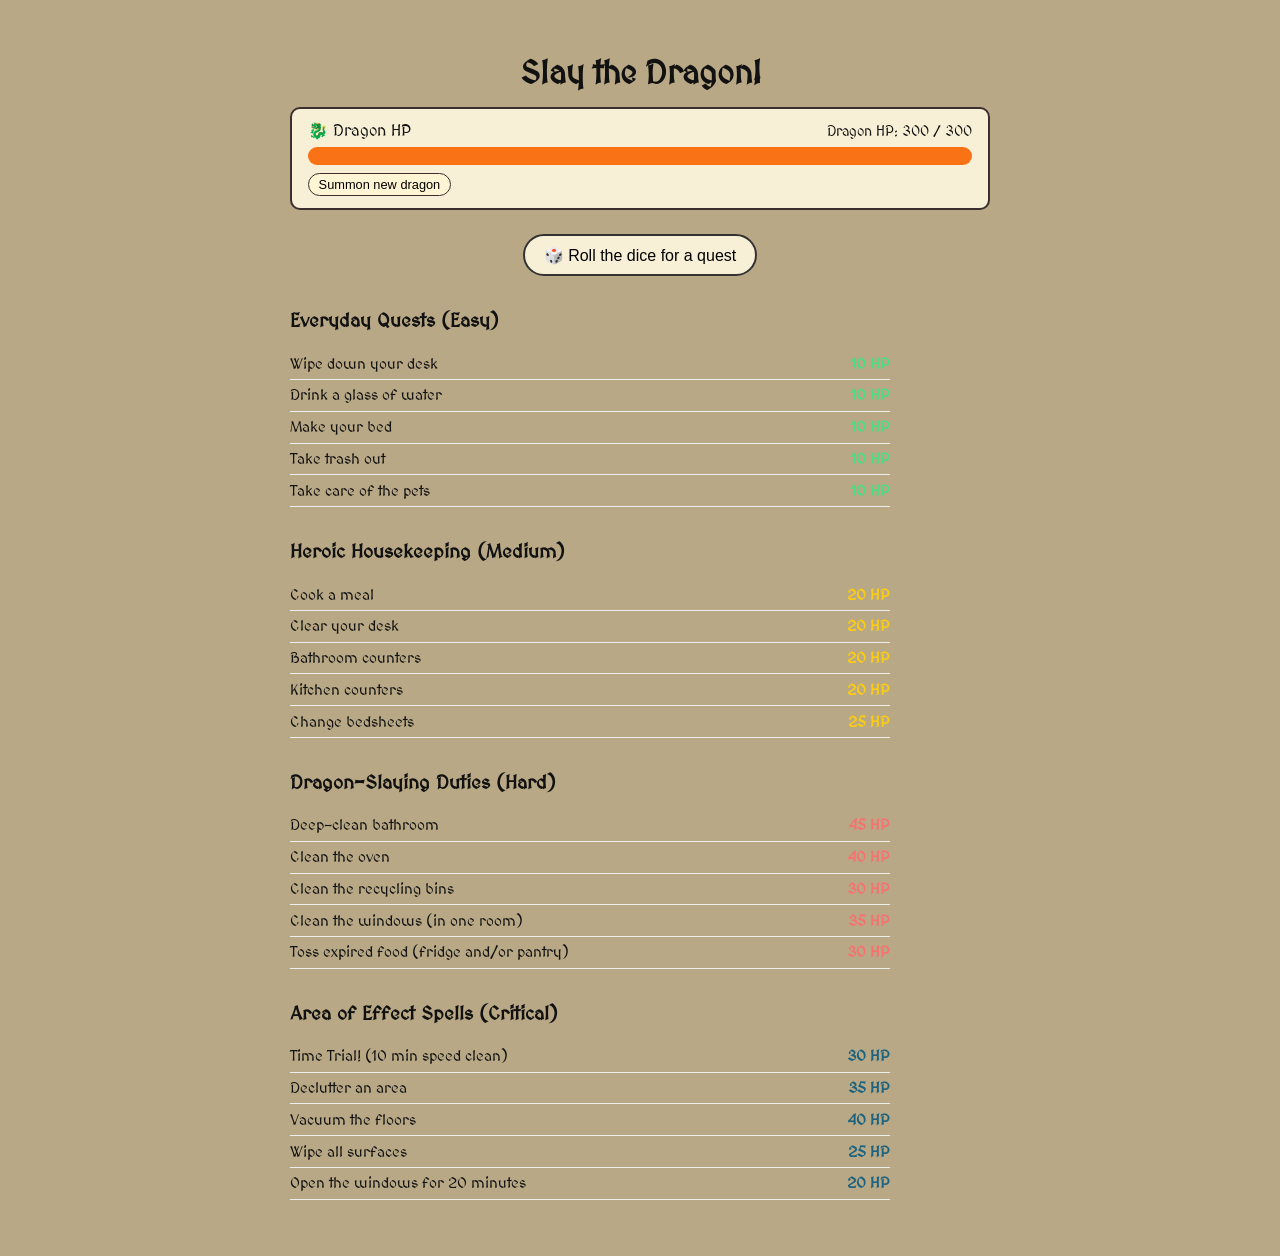
==== commit f9e9fd12: "HP bar" ====
--- a/Website.html
+++ b/Website.html
@@ -11,7 +11,10 @@
       --easy: #4ade80;
       --medium: #facc15;
       --hard: #f87171;
-      --aoe: #38bdf8; /* Critical / AoE color */
+      --aoe: #1c6380;
+      --hp-bg: #4b1307;
+      --hp-fill: #f97316;
+      --hp-fill-defeated: #22c55e;
     }
 
     body {
@@ -30,7 +33,7 @@
     }
 
     h1 {
-      margin-bottom: 1rem;
+      margin-bottom: 0.5rem;
       font-size: 2rem;
       text-align: center;
     }
@@ -69,6 +72,79 @@
     .content {
       width: 100%;
       max-width: 700px;
+    }
+
+    /* DRAGON HP BAR */
+    .dragon-hp {
+      margin: 1rem 0 1.5rem;
+      padding: 0.75rem 1rem;
+      border-radius: 10px;
+      border: 2px solid #3b2f2f;
+      background: #f8f0d6;
+      transition: transform 0.1s ease-out;
+    }
+
+    .dragon-hp-title {
+      font-size: 1rem;
+      margin: 0 0 0.4rem;
+      display: flex;
+      justify-content: space-between;
+      align-items: center;
+    }
+
+    #hp-text {
+      font-size: 0.9rem;
+    }
+
+    .hp-bar {
+      position: relative;
+      width: 100%;
+      height: 18px;
+      border-radius: 999px;
+      background: var(--hp-bg);
+      overflow: hidden;
+      margin-top: 0.25rem;
+    }
+
+    .hp-bar-inner {
+      height: 100%;
+      width: 100%;
+      background: var(--hp-fill);
+      transition: width 0.25s ease-out, background-color 0.15s ease-out, box-shadow 0.15s ease-out;
+      box-shadow: none;
+    }
+
+    .hp-bar-inner.defeated {
+      background: var(--hp-fill-defeated);
+      box-shadow: 0 0 10px rgba(34, 197, 94, 0.8);
+    }
+
+    #reset-dragon {
+      font-size: 0.8rem;
+      padding: 0.2rem 0.6rem;
+      border-radius: 999px;
+      border: 1px solid #3b2f2f;
+      background: #fff4d4;
+      cursor: pointer;
+      margin-top: 0.5rem;
+    }
+
+    #reset-dragon:hover {
+      background: #f1e4c0;
+    }
+
+    /* Shake animation on defeat */
+    .dragon-hp.shake {
+      animation: shake 0.4s ease-in-out;
+    }
+
+    @keyframes shake {
+      0% { transform: translateX(0); }
+      20% { transform: translateX(-4px); }
+      40% { transform: translateX(4px); }
+      60% { transform: translateX(-3px); }
+      80% { transform: translateX(3px); }
+      100% { transform: translateX(0); }
     }
 
     /* roll button */
@@ -169,6 +245,18 @@
 <body>
   <div class="content">
     <h1>Slay the Dragon!</h1>
+
+    <!-- DRAGON HP SECTION -->
+    <div class="dragon-hp" id="dragon-hp-box">
+      <div class="dragon-hp-title">
+        <span>🐉 Dragon HP</span>
+        <span id="hp-text">Dragon HP: 0 / 0</span>
+      </div>
+      <div class="hp-bar">
+        <div class="hp-bar-inner" id="hp-fill"></div>
+      </div>
+      <button id="reset-dragon">Summon new dragon</button>
+    </div>
 
     <!-- Dice roll button -->
     <button id="roll-btn">🎲 Roll the dice for a quest</button>
@@ -251,6 +339,41 @@
       ]
     };
 
+    // DRAGON HP LOGIC
+    const maxHP = 300; // dragon HP here
+    let currentHP = maxHP;
+
+    const hpFill = document.getElementById("hp-fill");
+    const hpText = document.getElementById("hp-text");
+    const resetDragonBtn = document.getElementById("reset-dragon");
+    const dragonHpBox = document.getElementById("dragon-hp-box");
+
+    function updateHPUI() {
+      const percent = Math.max(0, (currentHP / maxHP) * 100);
+      hpFill.style.width = percent + "%";
+
+      if (currentHP <= 0) {
+        hpFill.classList.add("defeated");
+        hpText.textContent = "Dragon slain! 🎉";
+
+        // Trigger shake animation
+        dragonHpBox.classList.add("shake");
+        setTimeout(() => {
+          dragonHpBox.classList.remove("shake");
+        }, 400);
+      } else {
+        hpFill.classList.remove("defeated");
+        hpText.textContent = `Dragon HP: ${currentHP} / ${maxHP}`;
+      }
+    }
+
+    function resetDragon() {
+      currentHP = maxHP;
+      updateHPUI();
+    }
+
+    resetDragonBtn.addEventListener("click", resetDragon);
+
     // Shuffle helper
     function shuffle(array) {
       let currentIndex = array.length;
@@ -265,7 +388,7 @@
       return array;
     }
 
-    // Populate each table with up to 5 random tasks from the category
+    // Populate with up to 5 random tasks
     for (const diff in tasks) {
       const table = document.getElementById(diff);
       if (!table) continue;
@@ -283,7 +406,7 @@
         .join("");
     }
 
-    // Flatten tasks for dice randomizer
+    // Flatten tasks randomizer
     const allTasks = Object.entries(tasks).flatMap(([difficulty, list]) =>
       list.map(([task, dmg]) => ({ difficulty, task, dmg }))
     );
@@ -374,7 +497,14 @@
 
     btnDone.addEventListener("click", () => {
       if (!currentQuest) return;
-      // later: hook in HP / XP logic here
+
+      // Apply damage to the dragon!
+      const dmg = parseInt(currentQuest.dmg, 10);
+      if (!isNaN(dmg) && currentHP > 0) {
+        currentHP = Math.max(0, currentHP - dmg);
+        updateHPUI();
+      }
+
       closeModal();
       currentQuest = null;
       questAccepted = false;
@@ -394,6 +524,9 @@
         }
       }
     });
+
+    // Initialize HP UI on load
+    updateHPUI();
   </script>
 </body>
 </html>
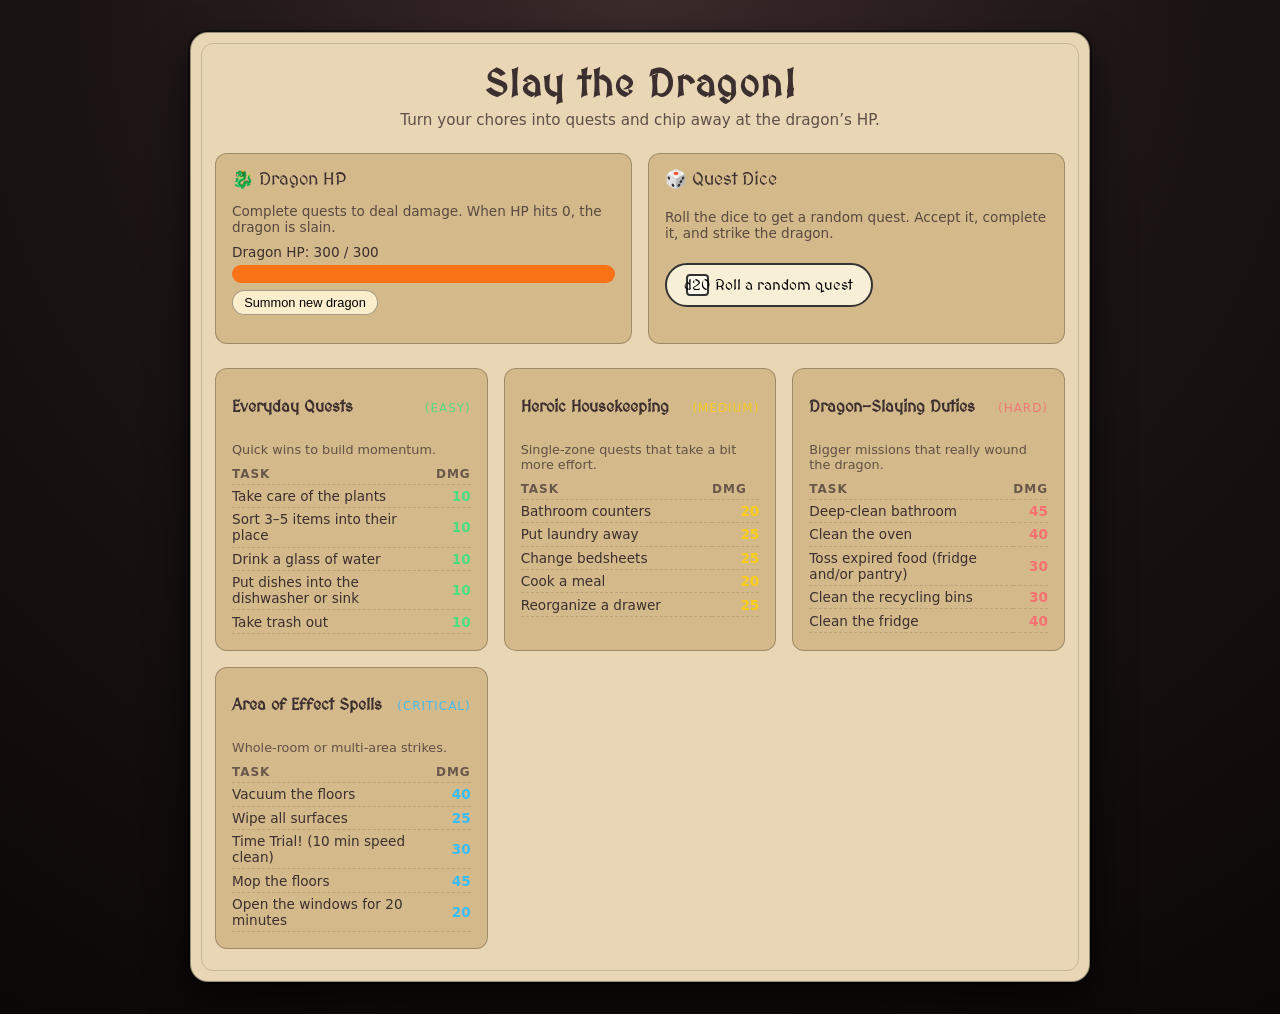
==== commit 279044c9: "css" ====
--- a/Website.html
+++ b/Website.html
@@ -11,89 +11,138 @@
       --easy: #4ade80;
       --medium: #facc15;
       --hard: #f87171;
-      --aoe: #1c6380;
+      --aoe: #38bdf8; /* Critical / AoE color */
       --hp-bg: #4b1307;
       --hp-fill: #f97316;
       --hp-fill-defeated: #22c55e;
+      /* slightly darker, warmer parchment */
+      --parchment: #e9d6b5;
+      --parchment-dark: #d4b98b;
+      --ink: #3b2f2f;
+      --paper-texture: url('https://www.transparenttextures.com/patterns/paper-fibers.png');
+    }
+
+    * {
+      box-sizing: border-box;
     }
 
     body {
       margin: 0;
-      padding: 2rem;
+      min-height: 100vh;
+      display: flex;
       justify-content: center;
-      display: flex;
-      flex-direction: column;
-      align-items: center;
-      color: #111;
-      background-color: #b8a885; /* fallback beige color */
-      background-image: url('https://www.transparenttextures.com/patterns/paper-fibers.png');
+      align-items: flex-start;
+      padding: 2rem 1rem;
+      color: var(--ink);
+      background: radial-gradient(circle at top, #3c2b2b 0, #1c1414 45%, #0c0707 100%);
+      font-family: system-ui, -apple-system, BlinkMacSystemFont, "Segoe UI", sans-serif;
+    }
+
+    .page-frame {
+      position: relative;
+      max-width: 900px;
+      width: 100%;
+      border-radius: 18px;
+      padding: 1.75rem 1.5rem 2rem;
+
+      /* parchment + texture */
+      background-color: var(--parchment);
+      background-image: var(--paper-texture);
       background-repeat: repeat;
       background-size: auto;
+
+      box-shadow:
+        0 18px 40px rgba(0, 0, 0, 0.7),
+        0 0 0 2px rgba(0, 0, 0, 0.4);
+      border: 1px solid rgba(0, 0, 0, 0.35);
+      overflow: hidden;
+    }
+
+    /* subtle inner border */
+    .page-frame::before {
+      content: "";
+      position: absolute;
+      inset: 10px;
+      border-radius: 12px;
+      border: 1px solid rgba(0, 0, 0, 0.15);
+      pointer-events: none;
+    }
+
+    .page-header {
+      text-align: center;
+      margin-bottom: 1.5rem;
+    }
+
+    .page-title {
       font-family: 'MedievalSharp', cursive;
-    }
-
-    h1 {
-      margin-bottom: 0.5rem;
-      font-size: 2rem;
-      text-align: center;
-    }
-
-    h2 {
-      margin-top: 2rem;
-      font-size: 1.2rem;
-    }
-
-    table {
-      width: 100%;
-      max-width: 600px;
-      border-collapse: collapse;
-      margin-top: .5rem;
+      font-size: 2.4rem;
+      margin: 0;
+      letter-spacing: 0.04em;
+    }
+
+    .page-subtitle {
+      margin: 0.3rem 0 0;
+      font-size: 0.95rem;
+      opacity: 0.8;
+    }
+
+    .top-row {
+      display: flex;
+      flex-wrap: wrap;
+      gap: 1rem;
       margin-bottom: 1.5rem;
     }
 
-    th, td {
-      text-align: left;
-      padding: .4rem 0;
-      font-size: .95rem;
-      border-bottom: 1px solid #eee;
-    }
-
-    td:last-child {
-      text-align: right;
-      font-weight: 600;
-    }
-
-    /* difficulty color accents */
-    .easy td:last-child { color: var(--easy); }
-    .medium td:last-child { color: var(--medium); }
-    .hard td:last-child { color: var(--hard); }
-    .aoe td:last-child { color: var(--aoe); }
-
-    .content {
-      width: 100%;
-      max-width: 700px;
-    }
-
-    /* DRAGON HP BAR */
+    .dragon-hp-card,
+    .quest-actions-card {
+      flex: 1 1 260px;
+      border-radius: 12px;
+      border: 1px solid rgba(0, 0, 0, 0.25);
+      padding: 0.9rem 1rem 1rem;
+      position: relative;
+
+      /* parchment + texture */
+      background-color: var(--parchment-dark);
+      background-image: var(--paper-texture);
+      background-repeat: repeat;
+    }
+
+    .card-title {
+      display: flex;
+      align-items: center;
+      justify-content: space-between;
+      font-family: 'MedievalSharp', cursive;
+      font-size: 1.1rem;
+      margin-bottom: 0.4rem;
+    }
+
+    .card-title span {
+      display: inline-flex;
+      align-items: center;
+      gap: 0.25rem;
+    }
+
+    .card-caption {
+      font-size: 0.85rem;
+      opacity: 0.8;
+      margin-bottom: 0.6rem;
+    }
+
+    /* 🐉 DRAGON HP BAR */
     .dragon-hp {
-      margin: 1rem 0 1.5rem;
-      padding: 0.75rem 1rem;
-      border-radius: 10px;
-      border: 2px solid #3b2f2f;
-      background: #f8f0d6;
-      transition: transform 0.1s ease-out;
+      margin: 0.25rem 0 0.75rem;
     }
 
     .dragon-hp-title {
-      font-size: 1rem;
-      margin: 0 0 0.4rem;
+      font-size: 0.9rem;
+      margin: 0 0 0.3rem;
       display: flex;
       justify-content: space-between;
       align-items: center;
     }
 
     #hp-text {
-      font-size: 0.9rem;
+      font-size: 0.85rem;
     }
 
     .hp-bar {
@@ -103,7 +152,7 @@
       border-radius: 999px;
       background: var(--hp-bg);
       overflow: hidden;
-      margin-top: 0.25rem;
+      margin-top: 0.1rem;
     }
 
     .hp-bar-inner {
@@ -121,20 +170,24 @@
 
     #reset-dragon {
       font-size: 0.8rem;
-      padding: 0.2rem 0.6rem;
+      padding: 0.25rem 0.7rem;
       border-radius: 999px;
-      border: 1px solid #3b2f2f;
-      background: #fff4d4;
+      border: 1px solid rgba(0, 0, 0, 0.35);
+      background: rgba(255, 244, 212, 0.9);
       cursor: pointer;
-      margin-top: 0.5rem;
+      margin-top: 0.45rem;
     }
 
     #reset-dragon:hover {
       background: #f1e4c0;
     }
 
-    /* Shake animation on defeat */
-    .dragon-hp.shake {
+    /* 🌀 Shake animation on defeat */
+    #dragon-hp-box {
+      transition: transform 0.1s ease-out;
+    }
+
+    #dragon-hp-box.shake {
       animation: shake 0.4s ease-in-out;
     }
 
@@ -147,29 +200,131 @@
       100% { transform: translateX(0); }
     }
 
-    /* roll button */
+    /* Dice / quest actions */
+    .quest-actions-card-content {
+      display: flex;
+      flex-direction: column;
+      align-items: flex-start;
+      gap: 0.5rem;
+    }
+
     #roll-btn {
-      margin: 1rem auto 0;
-      padding: 0.6rem 1.2rem;
-      font-size: 1rem;
+      margin-top: 0.25rem;
+      padding: 0.55rem 1.2rem;
+      font-size: 0.95rem;
       border-radius: 999px;
       border: 2px solid #333;
       background: #f8f0d6;
       cursor: pointer;
-      display: flex;
+      display: inline-flex;
       align-items: center;
       gap: 0.4rem;
+      font-family: 'MedievalSharp', cursive;
+    }
+
+    #roll-btn span.die {
+      display: inline-flex;
+      width: 1.4rem;
+      height: 1.4rem;
+      border-radius: 4px;
+      border: 2px solid #333;
+      align-items: center;
+      justify-content: center;
+      font-size: 0.9rem;
+      background: #fffaf0;
     }
 
     #roll-btn:hover {
       background: #f1e4c0;
     }
 
+    /* Task sections */
+    .tasks-grid {
+      display: grid;
+      grid-template-columns: repeat(auto-fit, minmax(260px, 1fr));
+      gap: 1rem;
+    }
+
+    .tasks-card {
+      border-radius: 12px;
+      border: 1px solid rgba(0, 0, 0, 0.25);
+      padding: 0.9rem 1rem 1rem;
+      min-height: 0;
+
+      /* parchment + texture */
+      background-color: var(--parchment-dark);
+      background-image: var(--paper-texture);
+      background-repeat: repeat;
+    }
+
+    .tasks-card-header {
+      display: flex;
+      justify-content: space-between;
+      align-items: baseline;
+      margin-bottom: 0.4rem;
+    }
+
+    .tasks-card-title {
+      font-family: 'MedievalSharp', cursive;
+      font-size: 1rem;
+      display: flex;
+      align-items: center;
+      gap: 0.35rem;
+    }
+
+    .tasks-card-tag {
+      font-size: 0.75rem;
+      text-transform: uppercase;
+      letter-spacing: 0.08em;
+      opacity: 0.9;
+    }
+
+    .tasks-card-tag.easy { color: var(--easy); }
+    .tasks-card-tag.medium { color: var(--medium); }
+    .tasks-card-tag.hard { color: var(--hard); }
+    .tasks-card-tag.aoe { color: var(--aoe); }
+
+    .tasks-card-note {
+      font-size: 0.8rem;
+      opacity: 0.75;
+      margin-bottom: 0.4rem;
+    }
+
+    table {
+      width: 100%;
+      border-collapse: collapse;
+      font-size: 0.85rem;
+    }
+
+    th, td {
+      text-align: left;
+      padding: 0.2rem 0;
+      border-bottom: 1px dashed rgba(0, 0, 0, 0.12);
+    }
+
+    th {
+      font-size: 0.75rem;
+      text-transform: uppercase;
+      letter-spacing: 0.08em;
+      opacity: 0.7;
+    }
+
+    td:last-child {
+      text-align: right;
+      font-weight: 600;
+      padding-left: 0.75rem;
+    }
+
+    .easy td:last-child { color: var(--easy); }
+    .medium td:last-child { color: var(--medium); }
+    .hard td:last-child { color: var(--hard); }
+    .aoe td:last-child { color: var(--aoe); }
+
+    /* modal / popup */
     .hidden {
       display: none;
     }
 
-    /* modal / popup */
     #quest-modal {
       position: fixed;
       inset: 0;
@@ -180,31 +335,36 @@
       z-index: 10;
     }
 
-    /* ensure hidden actually hides it */
     #quest-modal.hidden {
       display: none;
     }
 
     .modal-inner {
-      background: #f8f0d6;
       border: 2px solid #3b2f2f;
       border-radius: 12px;
       padding: 1.5rem;
       max-width: 400px;
       width: 90%;
-      box-shadow: 0 6px 18px rgba(0, 0, 0, 0.3);
+      box-shadow: 0 6px 18px rgba(0, 0, 0, 0.6);
       text-align: center;
+
+      /* parchment + texture */
+      background-color: var(--parchment);
+      background-image: var(--paper-texture);
+      background-repeat: repeat;
     }
 
     .modal-inner h3 {
       margin-top: 0;
       margin-bottom: 0.5rem;
       font-size: 1.3rem;
+      font-family: 'MedievalSharp', cursive;
     }
 
     .modal-inner p {
       margin-top: 0.5rem;
-      margin-bottom: 1rem;
+      margin-bottom: 0.6rem;
+      font-size: 0.9rem;
     }
 
     .modal-actions {
@@ -212,15 +372,17 @@
       justify-content: center;
       gap: 0.5rem;
       flex-wrap: wrap;
+      margin-top: 0.4rem;
     }
 
     .modal-actions button {
-      padding: 0.4rem 0.9rem;
+      padding: 0.35rem 0.9rem;
       border-radius: 999px;
       border: 1px solid #3b2f2f;
       background: #fff4d4;
       cursor: pointer;
       font-family: 'MedievalSharp', cursive;
+      font-size: 0.85rem;
     }
 
     .modal-actions button:hover {
@@ -229,50 +391,142 @@
 
     .badge {
       display: inline-block;
-      margin-bottom: 0.5rem;
+      margin-bottom: 0.4rem;
       padding: 0.15rem 0.6rem;
       border-radius: 999px;
       font-size: 0.75rem;
       border: 1px solid #3b2f2f;
+      text-transform: uppercase;
+      letter-spacing: 0.08em;
     }
 
     .badge.easy { border-color: var(--easy); color: var(--easy); }
     .badge.medium { border-color: var(--medium); color: var(--medium); }
     .badge.hard { border-color: var(--hard); color: var(--hard); }
     .badge.aoe { border-color: var(--aoe); color: var(--aoe); }
+
+    @media (max-width: 640px) {
+      .page-frame {
+        padding: 1.25rem 1rem 1.75rem;
+      }
+      .page-title {
+        font-size: 2rem;
+      }
+    }
   </style>
 </head>
 <body>
-  <div class="content">
-    <h1>Slay the Dragon!</h1>
-
-    <!-- DRAGON HP SECTION -->
-    <div class="dragon-hp" id="dragon-hp-box">
-      <div class="dragon-hp-title">
-        <span>🐉 Dragon HP</span>
-        <span id="hp-text">Dragon HP: 0 / 0</span>
-      </div>
-      <div class="hp-bar">
-        <div class="hp-bar-inner" id="hp-fill"></div>
-      </div>
-      <button id="reset-dragon">Summon new dragon</button>
+  <div class="page-frame">
+    <header class="page-header">
+      <h1 class="page-title">Slay the Dragon!</h1>
+      <p class="page-subtitle">Turn your chores into quests and chip away at the dragon’s HP.</p>
+    </header>
+
+    <div class="top-row">
+      <!-- 🐉 DRAGON HP SECTION -->
+      <section class="dragon-hp-card" id="dragon-hp-box">
+        <div class="card-title">
+          <span>🐉 Dragon HP</span>
+        </div>
+        <p class="card-caption">Complete quests to deal damage. When HP hits 0, the dragon is slain.</p>
+        <div class="dragon-hp">
+          <div class="dragon-hp-title">
+            <span id="hp-text">Dragon HP: 0 / 0</span>
+          </div>
+          <div class="hp-bar">
+            <div class="hp-bar-inner" id="hp-fill"></div>
+          </div>
+          <button id="reset-dragon">Summon new dragon</button>
+        </div>
+      </section>
+
+      <!-- 🎲 QUEST ACTIONS / DICE -->
+      <section class="quest-actions-card">
+        <div class="card-title">
+          <span>🎲 Quest Dice</span>
+        </div>
+        <div class="quest-actions-card-content">
+          <p class="card-caption">
+            Roll the dice to get a random quest. Accept it, complete it, and strike the dragon.
+          </p>
+          <button id="roll-btn">
+            <span class="die">d20</span>
+            <span>Roll a random quest</span>
+          </button>
+        </div>
+      </section>
     </div>
 
-    <!-- Dice roll button -->
-    <button id="roll-btn">🎲 Roll the dice for a quest</button>
-
-    <!-- Tables -->
-    <h2>Everyday Quests (Easy)</h2>
-    <table id="easy"></table>
-
-    <h2>Heroic Housekeeping (Medium)</h2>
-    <table id="medium"></table>
-
-    <h2>Dragon-Slaying Duties (Hard)</h2>
-    <table id="hard"></table>
-
-    <h2>Area of Effect Spells (Critical)</h2>
-    <table id="aoe"></table>
+    <!-- Task sections -->
+    <div class="tasks-grid">
+      <section class="tasks-card">
+        <div class="tasks-card-header">
+          <h2 class="tasks-card-title">Everyday Quests</h2>
+          <span class="tasks-card-tag easy">(Easy)</span>
+        </div>
+        <p class="tasks-card-note">Quick wins to build momentum.</p>
+        <table>
+          <thead>
+            <tr>
+              <th>Task</th>
+              <th>DMG</th>
+            </tr>
+          </thead>
+          <tbody id="easy"></tbody>
+        </table>
+      </section>
+
+      <section class="tasks-card">
+        <div class="tasks-card-header">
+          <h2 class="tasks-card-title">Heroic Housekeeping</h2>
+          <span class="tasks-card-tag medium">(Medium)</span>
+        </div>
+        <p class="tasks-card-note">Single-zone quests that take a bit more effort.</p>
+        <table>
+          <thead>
+            <tr>
+              <th>Task</th>
+              <th>DMG</th>
+            </tr>
+          </thead>
+          <tbody id="medium"></tbody>
+        </table>
+      </section>
+
+      <section class="tasks-card">
+        <div class="tasks-card-header">
+          <h2 class="tasks-card-title">Dragon-Slaying Duties</h2>
+          <span class="tasks-card-tag hard">(Hard)</span>
+        </div>
+        <p class="tasks-card-note">Bigger missions that really wound the dragon.</p>
+        <table>
+          <thead>
+            <tr>
+              <th>Task</th>
+              <th>DMG</th>
+            </tr>
+          </thead>
+          <tbody id="hard"></tbody>
+        </table>
+      </section>
+
+      <section class="tasks-card">
+        <div class="tasks-card-header">
+          <h2 class="tasks-card-title">Area of Effect Spells</h2>
+          <span class="tasks-card-tag aoe">(Critical)</span>
+        </div>
+        <p class="tasks-card-note">Whole-room or multi-area strikes.</p>
+        <table>
+          <thead>
+            <tr>
+              <th>Task</th>
+              <th>DMG</th>
+            </tr>
+          </thead>
+          <tbody id="aoe"></tbody>
+        </table>
+      </section>
+    </div>
   </div>
 
   <!-- Quest popup modal -->
@@ -339,8 +593,8 @@
       ]
     };
 
-    // DRAGON HP LOGIC
-    const maxHP = 300; // dragon HP here
+    // 🐉 DRAGON HP LOGIC
+    const maxHP = 300;
     let currentHP = maxHP;
 
     const hpFill = document.getElementById("hp-fill");
@@ -355,8 +609,6 @@
       if (currentHP <= 0) {
         hpFill.classList.add("defeated");
         hpText.textContent = "Dragon slain! 🎉";
-
-        // Trigger shake animation
         dragonHpBox.classList.add("shake");
         setTimeout(() => {
           dragonHpBox.classList.remove("shake");
@@ -388,25 +640,25 @@
       return array;
     }
 
-    // Populate with up to 5 random tasks
+    // Populate each table with up to 5 random tasks from the category
     for (const diff in tasks) {
-      const table = document.getElementById(diff);
-      if (!table) continue;
+      const tbody = document.getElementById(diff);
+      if (!tbody) continue;
 
       const randomized = shuffle([...tasks[diff]]);
       const visibleTasks = randomized.slice(0, 5);
 
-      table.innerHTML = visibleTasks
+      tbody.innerHTML = visibleTasks
         .map(([task, dmg]) =>
           `<tr class="${diff}">
             <td>${task}</td>
-            <td>${dmg} HP</td>
+            <td>${dmg}</td>
           </tr>`
         )
         .join("");
     }
 
-    // Flatten tasks randomizer
+    // Flatten tasks for dice randomizer
     const allTasks = Object.entries(tasks).flatMap(([difficulty, list]) =>
       list.map(([task, dmg]) => ({ difficulty, task, dmg }))
     );
@@ -498,7 +750,6 @@
     btnDone.addEventListener("click", () => {
       if (!currentQuest) return;
 
-      // Apply damage to the dragon!
       const dmg = parseInt(currentQuest.dmg, 10);
       if (!isNaN(dmg) && currentHP > 0) {
         currentHP = Math.max(0, currentHP - dmg);
@@ -511,7 +762,6 @@
     });
 
     btnCancel.addEventListener("click", () => {
-      // cancel current quest -> immediately roll a new one
       rollNewQuest();
     });
 
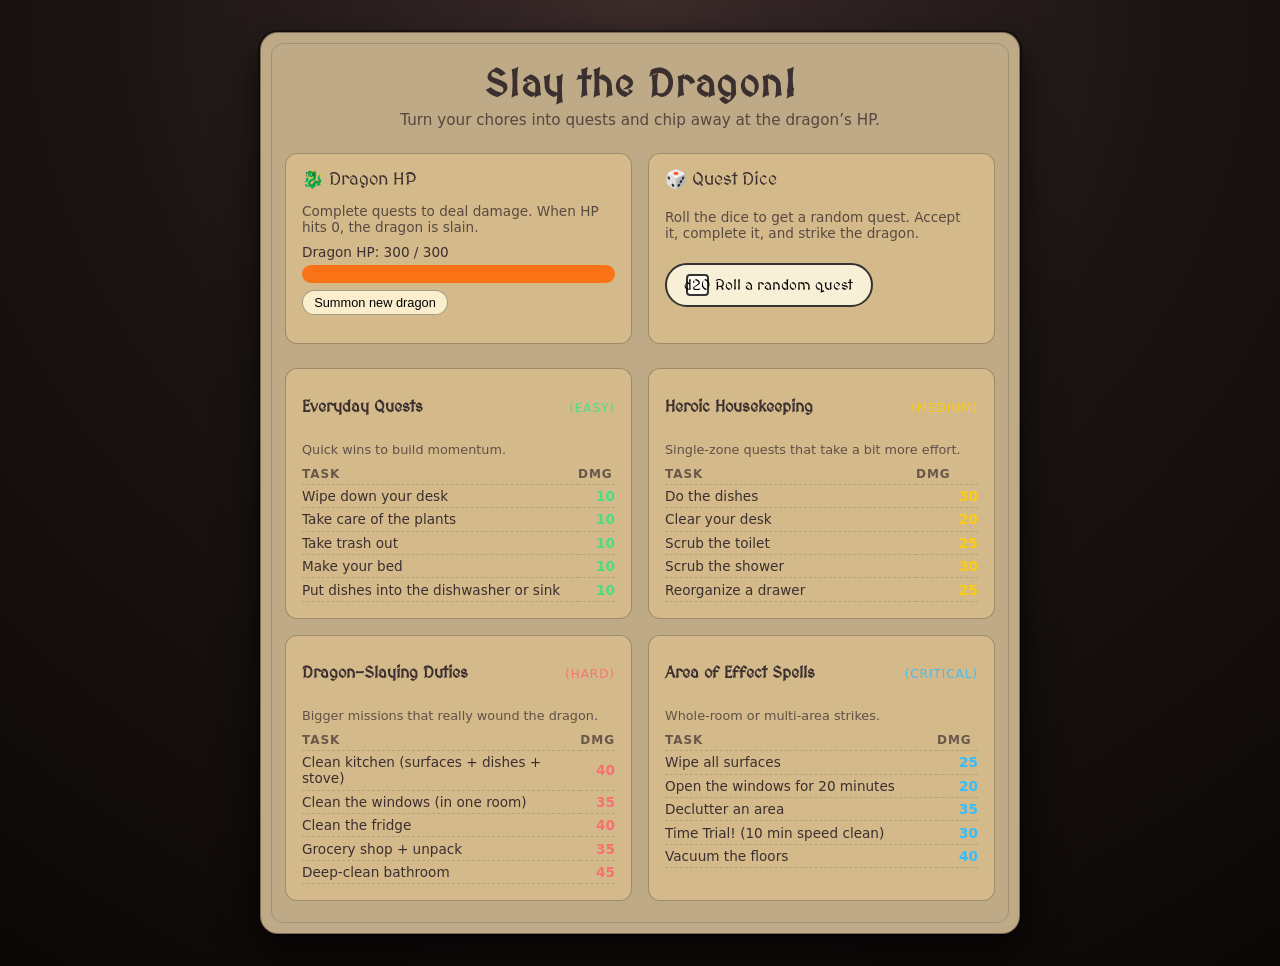
==== commit 9eafbfee: "colums" ====
--- a/Website.html
+++ b/Website.html
@@ -38,25 +38,20 @@
       font-family: system-ui, -apple-system, BlinkMacSystemFont, "Segoe UI", sans-serif;
     }
 
-    .page-frame {
-      position: relative;
-      max-width: 900px;
-      width: 100%;
-      border-radius: 18px;
-      padding: 1.75rem 1.5rem 2rem;
-
-      /* parchment + texture */
-      background-color: var(--parchment);
-      background-image: var(--paper-texture);
-      background-repeat: repeat;
-      background-size: auto;
-
-      box-shadow:
-        0 18px 40px rgba(0, 0, 0, 0.7),
-        0 0 0 2px rgba(0, 0, 0, 0.4);
-      border: 1px solid rgba(0, 0, 0, 0.35);
-      overflow: hidden;
-    }
+.page-frame {
+  position: relative;
+  max-width: 760px;
+  width: 100%;
+  border-radius: 18px;
+  padding: 1.75rem 1.5rem 2rem;
+  background: #beaa86 url('https://www.transparenttextures.com/patterns/paper-fibers.png') repeat;
+  box-shadow:
+    0 18px 40px rgba(0, 0, 0, 0.7),
+    0 0 0 2px rgba(0, 0, 0, 0.4);
+  border: 1px solid rgba(0, 0, 0, 0.35);
+  overflow: hidden;
+}
+
 
     /* subtle inner border */
     .page-frame::before {
@@ -239,11 +234,19 @@
     }
 
     /* Task sections */
-    .tasks-grid {
-      display: grid;
-      grid-template-columns: repeat(auto-fit, minmax(260px, 1fr));
-      gap: 1rem;
-    }
+.tasks-grid {
+  display: grid;
+  grid-template-columns: 1fr;  /* default: 1 column */
+  gap: 1rem;
+}
+
+/* On wider screens, show 2 columns max */
+@media (min-width: 720px) {
+  .tasks-grid {
+    grid-template-columns: repeat(2, 1fr);
+  }
+}
+
 
     .tasks-card {
       border-radius: 12px;
